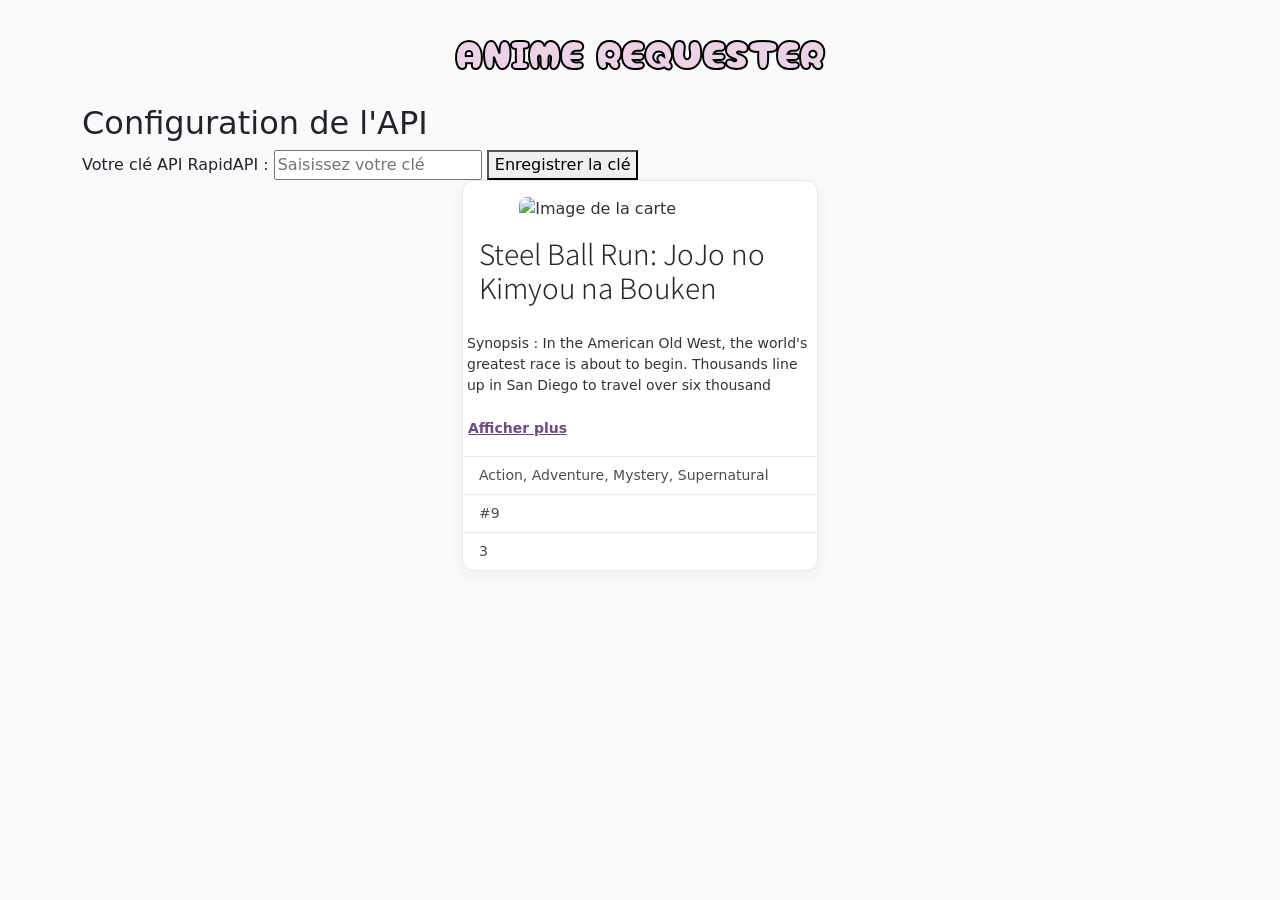
==== index.html @ 428f4336 "Ajout de couleurs" ====
<!DOCTYPE html>
<html lang="fr">

<head>
    <meta charset="UTF-8">
    <meta name="viewport" content="width=device-width, initial-scale=1.0">
    <title>Anime Requester</title>
    <meta name="description"
        content="Recherchez et explorez des animes par titre, identifiant, classement ou catégorie.">
        
    <link href="https://cdn.jsdelivr.net/npm/bootstrap@5.3.3/dist/css/bootstrap.min.css" rel="stylesheet" integrity="sha384-QWTKZyjpPEjISv5WaRU9OFeRpok6YctnYmDr5pNlyT2bRjXh0JMhjY6hW+ALEwIH" crossorigin="anonymous">
    <link rel="stylesheet" href="style.css">

    <link rel="preconnect" href="https://fonts.googleapis.com">
    <link rel="preconnect" href="https://fonts.gstatic.com" crossorigin>
    <link href="https://fonts.googleapis.com/css2?family=Cherry+Bomb+One&display=swap" rel="stylesheet">
    <link href="https://fonts.googleapis.com/css2?family=Roboto&display=swap" rel="stylesheet">
    <link href="https://fonts.googleapis.com/css2?family=Noto+Sans+JP:wght@300&display=swap" rel="stylesheet">
</head>

<body>
    <header>
        <h1 id="site-title" class="text-center">ANIME REQUESTER</h1>
    </header>

    <main>
        <div class="container">

        <section id="api-key-section">
            <h2>Configuration de l'API</h2>
            <form id="api-form">
                <label for="api-key">Votre clé API RapidAPI :</label>
                <input type="password" id="api-key" required placeholder="Saisissez votre clé">
                <button type="submit">Enregistrer la clé</button>
            </form>
        </section>

        </div>

        <section id="search-section" style="display: none;" class="card border border-2 border-dark rounded-3 p-4 shadow-sm my-4 col-12 col-md-10 col-lg-8 mx-auto">
            <h2 class="text-center mb-4">尺ヨ亡廾ヨ尺亡廾ヨ</h2>
            <form id="search-form" class="col-12 col-md-10 mx-auto">

                <div class="row mb-3 align-items-center justify-content-center">
                    <label for="search-type" class="col-12 col-sm-5 col-form-label text-sm-end fw-semibold">Type de recherche :</label>
                    <div class="col-12 col-sm-7">
                        <select id="search-type" name="sortBy" class="form-select">
                            <option value="title">Recherche par titre</option>
                            <option value="id">Recherche par identifiant</option>
                            <option value="ranking">Recherche par classement</option>
                        </select>
                    </div>
                </div>

                <div class="row mb-3 align-items-center justify-content-center">
                    <label for="search-param" class="col-12 col-sm-5 col-form-label text-sm-end fw-semibold">Paramètre :</label>
                    <div class="col-12 col-sm-7">
                        <input type="text" id="search-param" name="search" class="form-control" required placeholder="Ex: evangelion">
                    </div>
                </div>

                <fieldset class="mb-4 text-center">
                    <legend class="col-form-label pt-0 fs-6 fw-bold mb-2">Genres (Optionnel) :</legend>
                    <div class="d-flex flex-wrap gap-3 justify-content-center">
                        <label class="form-check-label"><input type="checkbox" name="genre" value="Action" class="form-check-input me-1"> Action</label>
                        <label class="form-check-label"><input type="checkbox" name="genre" value="Comedy" class="form-check-input me-1"> Comédie</label>
                        <label class="form-check-label"><input type="checkbox" name="genre" value="Drama" class="form-check-input me-1"> Drame</label>
                        <label class="form-check-label"><input type="checkbox" name="genre" value="Adventure" class="form-check-input me-1"> Aventure</label>
                        <label class="form-check-label"><input type="checkbox" name="genre" value="Fantasy" class="form-check-input me-1"> Fantastique</label>
                        <label class="form-check-label"><input type="checkbox" name="genre" value="Sci-Fi" class="form-check-input me-1"> Science-Fiction</label>
                        <label class="form-check-label"><input type="checkbox" name="genre" value="Romance" class="form-check-input me-1"> Romance</label>
                        <label class="form-check-label"><input type="checkbox" name="genre" value="Slice of Life" class="form-check-input me-1"> Slice of life</label>
                    </div>
                </fieldset>

                <div class="d-flex justify-content-center gap-2">
                    <button type="submit" class="btn btn-primary px-4">Rechercher</button>
                    <button type="reset" class="btn btn-outline-secondary px-4">Effacer</button>
                </div>

            </form>
        </section>

        <section id="results-container" class="container d-flex flex-wrap justify-content-center gap-4">

            <div class="anime-card card">
                <div class="anime-card-header card-body">
                    <img class="anime-card-image card-img-top" src="https://cdn.myanimelist.net/images/anime/1882/94989.jpg" alt="Image de la carte">
                    <h3 class="anime-card-title card-title noto-sans-jp">Steel Ball Run: JoJo no Kimyou na Bouken</h3>
                </div>
                <div class="anime-card-body">
                    <p class="anime-card-synopsis card-text p-1 small is-collapsed" id="anime-synopsis-static">
                        Synopsis : In the American Old West, the world's greatest race is about to begin. Thousands line up in San Diego to travel over six thousand kilometers for a chance to win the grand prize of fifty million dollars. With the era of the horse reaching its end, contestants are allowed to use any kind of vehicle they wish. Competitors will have to endure grueling conditions, traveling up to a hundred kilometers a day through uncharted wastelands. The Steel Ball Run is truly a one-of-a-kind event. The youthful Johnny Joestar, a crippled former horse racer, has come to San Diego to watch the start of the race. There he encounters Gyro Zeppeli, a racer with two steel balls at his waist instead of a gun. Johnny witnesses Gyro using one of his steel balls to unleash a fantastical power, compelling a man to fire his gun at himself during a duel. In the midst of the action, Johnny happens to touch the steel ball and feels a power surging through his legs, allowing him to stand up for the first time in two years. Vowing to find the secret of the steel balls, Johnny decides to compete in the race, and so begins his bizarre adventure across America on the Steel Ball Run. [Written by MAL Rewrite]
                    </p>
                    <button class="anime-card-synopsis-toggle btn btn-link btn-sm p-0 ms-1" type="button"
                        aria-controls="anime-synopsis-static" aria-expanded="false" hidden>Afficher plus</button>
                    <ul class="list-group list-group-flush">
                        <li class="list-group-item anime-card-info card-text"></li>
                        <li class="list-group-item anime-card-genres card-text small">Action, Adventure, Mystery, Supernatural</li>
                        <li class="list-group-item anime-card-ranking card-text small">#9</li>
                        <li class="list-group-item anime-card-nb-episodes card-text small">3</li>
                    </ul>
                </div>
            </div>

        </section>
    </main>

    <template id="anime-card-template">
        
    </template>

    <script src="https://cdn.jsdelivr.net/npm/bootstrap@5.3.3/dist/js/bootstrap.bundle.min.js" integrity="sha384-YvpcrYf0tY3lHB60NNkmXc5s9fDVZLESaAA55NDzOxhy9GkcIdslK1eN7N6jIeHz" crossorigin="anonymous"></script>
    <script type="module" src="./javascript/main.js"></script>
</body>

</html>
---- style.css ----
.noto-sans-jp {
  font-family: "Noto Sans JP", sans-serif;
  font-optical-sizing: auto;
  font-weight: 300;
  font-style: normal;
}

.isometra-regular {
  font-family: "Isometra", serif;
  font-weight: 400;
  font-style: normal;
}

body {
    background-color: #faf9fb;
}

#search-section {
    background-color: #f4f1f7;
}

#site-title {
    margin: .7em;

    font-family: "Cherry Bomb One", system-ui;
    font-weight: 400;
    font-style: normal;
    color: rgba(166, 32, 139, 0.181);

    -webkit-text-stroke: 2px black;
    letter-spacing: 3%;
}

.anime-card {
    flex: 0 0 100%;
    min-width: 0;
    overflow: hidden;
    color: #34313a;
    background-color: #fff;
    border: 1px solid #e8e5eb;
    border-radius: 0.75rem;
    box-shadow: 0 0.25rem 0.9rem rgb(35 25 45 / 6%);
    transition: box-shadow 200ms ease, border-color 200ms ease;
}

.anime-card:hover {
    border-color: #d8d1df;
    box-shadow: 0 0.4rem 1.1rem rgb(35 25 45 / 9%);
    transform: scale(1.01);
}

.anime-card-title {
    color: #28252d;
}

.anime-card .list-group-item {
    color: #514b57;
    background-color: transparent;
    border-color: #ece9ef;
}

.anime-card-image {
    display: block;
    width: 75%;
    height: auto;
    margin: 0 auto 1rem;
    object-fit: cover;
    border-radius: 0.5rem;
}

.anime-card-synopsis {
    line-height: 1.5;
}

.anime-card-synopsis.is-collapsed {
    max-height: calc(1.5em * 3 + 0.5rem);
    overflow: hidden;
}

.anime-card-synopsis-toggle {
    color: #6c4b82;
    font-weight: 600;
}

.anime-card-synopsis-toggle:hover {
    color: #4f3562;
}

@media (prefers-reduced-motion: reduce) {
    .anime-card {
        transition: none;
    }
}

@media (min-width: 768px) {
    .anime-card {
        flex-basis: calc((100% - 1.5rem) / 2);
    }
}

@media (min-width: 992px) {
    .anime-card {
        flex-basis: calc((100% - 3rem) / 3);
    }
}
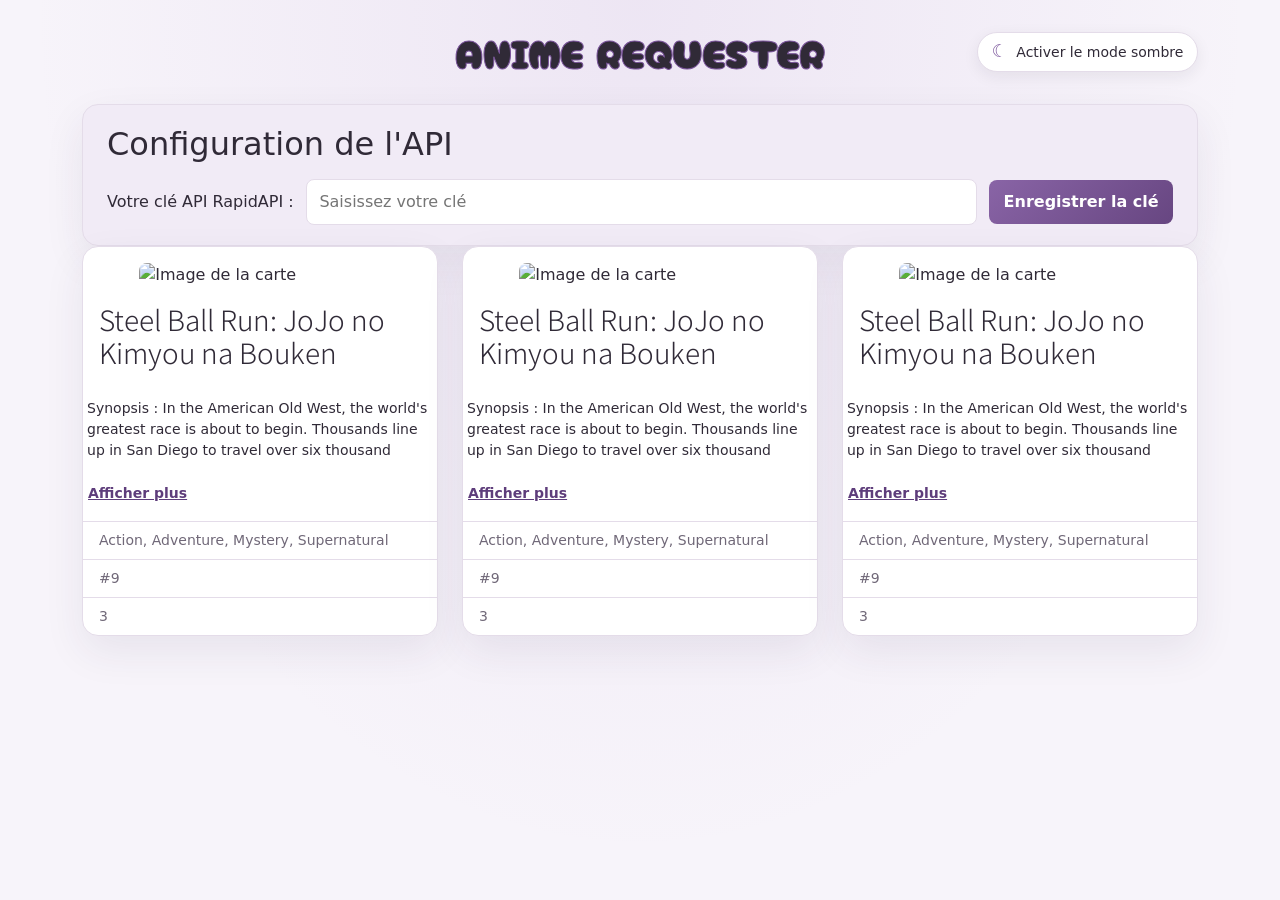
==== commit 21a4cf54: "Ajout du mode sombre" ====
--- a/index.html
+++ b/index.html
@@ -20,7 +20,13 @@
 
 <body>
     <header>
-        <h1 id="site-title" class="text-center">ANIME REQUESTER</h1>
+        <div class="site-header container">
+            <h1 id="site-title" class="text-center">ANIME REQUESTER</h1>
+            <button id="theme-toggle" class="theme-toggle" type="button" aria-pressed="false">
+                <span class="theme-toggle-icon" aria-hidden="true">☾</span>
+                <span class="theme-toggle-label">Activer le mode sombre</span>
+            </button>
+        </div>
     </header>
 
     <main>
@@ -85,7 +91,45 @@
 
             <div class="anime-card card">
                 <div class="anime-card-header card-body">
-                    <img class="anime-card-image card-img-top" src="https://cdn.myanimelist.net/images/anime/1882/94989.jpg" alt="Image de la carte">
+                    <img class="anime-card-image card-img-top" loading="lazy" src="https://cdn.myanimelist.net/images/anime/1882/94989.jpg" alt="Image de la carte">
+                    <h3 class="anime-card-title card-title noto-sans-jp">Steel Ball Run: JoJo no Kimyou na Bouken</h3>
+                </div>
+                <div class="anime-card-body">
+                    <p class="anime-card-synopsis card-text p-1 small is-collapsed" id="anime-synopsis-static">
+                        Synopsis : In the American Old West, the world's greatest race is about to begin. Thousands line up in San Diego to travel over six thousand kilometers for a chance to win the grand prize of fifty million dollars. With the era of the horse reaching its end, contestants are allowed to use any kind of vehicle they wish. Competitors will have to endure grueling conditions, traveling up to a hundred kilometers a day through uncharted wastelands. The Steel Ball Run is truly a one-of-a-kind event. The youthful Johnny Joestar, a crippled former horse racer, has come to San Diego to watch the start of the race. There he encounters Gyro Zeppeli, a racer with two steel balls at his waist instead of a gun. Johnny witnesses Gyro using one of his steel balls to unleash a fantastical power, compelling a man to fire his gun at himself during a duel. In the midst of the action, Johnny happens to touch the steel ball and feels a power surging through his legs, allowing him to stand up for the first time in two years. Vowing to find the secret of the steel balls, Johnny decides to compete in the race, and so begins his bizarre adventure across America on the Steel Ball Run. [Written by MAL Rewrite]
+                    </p>
+                    <button class="anime-card-synopsis-toggle btn btn-link btn-sm p-0 ms-1" type="button"
+                        aria-controls="anime-synopsis-static" aria-expanded="false" hidden>Afficher plus</button>
+                    <ul class="list-group list-group-flush">
+                        <li class="list-group-item anime-card-info card-text"></li>
+                        <li class="list-group-item anime-card-genres card-text small">Action, Adventure, Mystery, Supernatural</li>
+                        <li class="list-group-item anime-card-ranking card-text small">#9</li>
+                        <li class="list-group-item anime-card-nb-episodes card-text small">3</li>
+                    </ul>
+                </div>
+            </div>
+            <div class="anime-card card">
+                <div class="anime-card-header card-body">
+                    <img class="anime-card-image card-img-top" loading="lazy" src="https://cdn.myanimelist.net/images/anime/1882/94989.jpg" alt="Image de la carte">
+                    <h3 class="anime-card-title card-title noto-sans-jp">Steel Ball Run: JoJo no Kimyou na Bouken</h3>
+                </div>
+                <div class="anime-card-body">
+                    <p class="anime-card-synopsis card-text p-1 small is-collapsed" id="anime-synopsis-static">
+                        Synopsis : In the American Old West, the world's greatest race is about to begin. Thousands line up in San Diego to travel over six thousand kilometers for a chance to win the grand prize of fifty million dollars. With the era of the horse reaching its end, contestants are allowed to use any kind of vehicle they wish. Competitors will have to endure grueling conditions, traveling up to a hundred kilometers a day through uncharted wastelands. The Steel Ball Run is truly a one-of-a-kind event. The youthful Johnny Joestar, a crippled former horse racer, has come to San Diego to watch the start of the race. There he encounters Gyro Zeppeli, a racer with two steel balls at his waist instead of a gun. Johnny witnesses Gyro using one of his steel balls to unleash a fantastical power, compelling a man to fire his gun at himself during a duel. In the midst of the action, Johnny happens to touch the steel ball and feels a power surging through his legs, allowing him to stand up for the first time in two years. Vowing to find the secret of the steel balls, Johnny decides to compete in the race, and so begins his bizarre adventure across America on the Steel Ball Run. [Written by MAL Rewrite]
+                    </p>
+                    <button class="anime-card-synopsis-toggle btn btn-link btn-sm p-0 ms-1" type="button"
+                        aria-controls="anime-synopsis-static" aria-expanded="false" hidden>Afficher plus</button>
+                    <ul class="list-group list-group-flush">
+                        <li class="list-group-item anime-card-info card-text"></li>
+                        <li class="list-group-item anime-card-genres card-text small">Action, Adventure, Mystery, Supernatural</li>
+                        <li class="list-group-item anime-card-ranking card-text small">#9</li>
+                        <li class="list-group-item anime-card-nb-episodes card-text small">3</li>
+                    </ul>
+                </div>
+            </div>
+            <div class="anime-card card">
+                <div class="anime-card-header card-body">
+                    <img class="anime-card-image card-img-top" loading="lazy" src="https://cdn.myanimelist.net/images/anime/1882/94989.jpg" alt="Image de la carte">
                     <h3 class="anime-card-title card-title noto-sans-jp">Steel Ball Run: JoJo no Kimyou na Bouken</h3>
                 </div>
                 <div class="anime-card-body">
@@ -107,7 +151,6 @@
     </main>
 
     <template id="anime-card-template">
-        
     </template>
 
     <script src="https://cdn.jsdelivr.net/npm/bootstrap@5.3.3/dist/js/bootstrap.bundle.min.js" integrity="sha384-YvpcrYf0tY3lHB60NNkmXc5s9fDVZLESaAA55NDzOxhy9GkcIdslK1eN7N6jIeHz" crossorigin="anonymous"></script>
--- a/style.css
+++ b/style.css
@@ -11,12 +11,128 @@
   font-style: normal;
 }
 
+:root {
+    color-scheme: light;
+    --page-bg: #f7f4fa;
+    --page-glow: rgb(170 133 200 / 13%);
+    --surface: #fff;
+    --surface-soft: #f1ebf6;
+    --text: #302a37;
+    --muted: #706878;
+    --border: #e4dce9;
+    --accent: #79539a;
+    --accent-strong: #5e3d7b;
+    --shadow: 0 1rem 2.5rem rgb(57 39 72 / 8%);
+}
+
+:root[data-theme="dark"] {
+    color-scheme: dark;
+    --page-bg: #15131b;
+    --page-glow: rgb(138 91 171 / 16%);
+    --surface: #211d29;
+    --surface-soft: #292332;
+    --text: #f2edf6;
+    --muted: #b4aabb;
+    --border: #393142;
+    --accent: #c3a0df;
+    --accent-strong: #dfc2f4;
+    --shadow: 0 1rem 2.5rem rgb(0 0 0 / 24%);
+}
+
 body {
-    background-color: #faf9fb;
+    min-height: 100vh;
+    color: var(--text);
+    background:
+        radial-gradient(ellipse at 50% 0, var(--page-glow), transparent 38rem),
+        var(--page-bg);
+    transition: color 200ms ease, background-color 200ms ease;
+}
+
+.site-header {
+    position: relative;
+    display: flex;
+    align-items: center;
+    justify-content: center;
+    min-height: 6.5rem;
+}
+
+.theme-toggle {
+    position: absolute;
+    right: 0.75rem;
+    display: inline-flex;
+    align-items: center;
+    gap: 0.55rem;
+    padding: 0.55rem 0.85rem;
+    color: var(--text);
+    background-color: var(--surface);
+    border: 1px solid var(--border);
+    border-radius: 999px;
+    box-shadow: 0 0.3rem 1rem rgb(35 25 45 / 7%);
+    font: inherit;
+    font-size: 0.875rem;
+    transition: background-color 200ms ease, border-color 200ms ease, transform 200ms ease;
+}
+
+.theme-toggle:hover {
+    transform: translateY(-1px);
+    border-color: var(--accent);
+}
+
+.theme-toggle:focus-visible {
+    outline: 3px solid color-mix(in srgb, var(--accent) 55%, transparent);
+    outline-offset: 3px;
+}
+
+.theme-toggle-icon {
+    color: var(--accent);
+    font-size: 1.1rem;
+    line-height: 1;
 }
 
 #search-section {
-    background-color: #f4f1f7;
+    color: var(--text);
+    background-color: var(--surface-soft);
+    border-color: var(--border) !important;
+    box-shadow: var(--shadow) !important;
+}
+
+#api-key-section {
+    padding: 1.25rem 1.5rem;
+    color: var(--text);
+    background-color: var(--surface-soft);
+    border: 1px solid var(--border);
+    border-radius: 1rem;
+    box-shadow: var(--shadow);
+}
+
+#api-key-section h2 {
+    margin-bottom: 1rem;
+}
+
+#api-form {
+    display: flex;
+    flex-wrap: wrap;
+    align-items: center;
+    gap: 0.75rem;
+}
+
+#api-form input {
+    flex: 1 1 14rem;
+    min-width: 0;
+    padding: 0.6rem 0.8rem;
+    color: var(--text);
+    background-color: var(--surface);
+    border: 1px solid var(--border);
+    border-radius: 0.5rem;
+}
+
+#api-form button {
+    padding: 0.6rem 0.9rem;
+    color: #fff;
+    background: linear-gradient(135deg, #8964a6, #674681);
+    border: 0;
+    border-radius: 0.5rem;
+    font-weight: 600;
 }
 
 #site-title {
@@ -25,9 +141,8 @@
     font-family: "Cherry Bomb One", system-ui;
     font-weight: 400;
     font-style: normal;
-    color: rgba(166, 32, 139, 0.181);
-
-    -webkit-text-stroke: 2px black;
+    color: var(--text);
+    -webkit-text-stroke: 1px var(--accent);
     letter-spacing: 3%;
 }
 
@@ -35,28 +150,28 @@
     flex: 0 0 100%;
     min-width: 0;
     overflow: hidden;
-    color: #34313a;
-    background-color: #fff;
-    border: 1px solid #e8e5eb;
-    border-radius: 0.75rem;
-    box-shadow: 0 0.25rem 0.9rem rgb(35 25 45 / 6%);
-    transition: box-shadow 200ms ease, border-color 200ms ease;
+    color: var(--text);
+    background-color: var(--surface);
+    border: 1px solid var(--border);
+    border-radius: 1rem;
+    box-shadow: var(--shadow);
+    transition: box-shadow 200ms ease, border-color 200ms ease, background-color 200ms ease;
 }
 
 .anime-card:hover {
-    border-color: #d8d1df;
-    box-shadow: 0 0.4rem 1.1rem rgb(35 25 45 / 9%);
-    transform: scale(1.01);
+    border-color: var(--accent);
+    box-shadow: 0 1.25rem 3rem rgb(35 25 45 / 13%);
+    transform: translateY(-3px);
 }
 
 .anime-card-title {
-    color: #28252d;
+    color: var(--text);
 }
 
 .anime-card .list-group-item {
-    color: #514b57;
+    color: var(--muted);
     background-color: transparent;
-    border-color: #ece9ef;
+    border-color: var(--border);
 }
 
 .anime-card-image {
@@ -78,17 +193,71 @@
 }
 
 .anime-card-synopsis-toggle {
-    color: #6c4b82;
+    color: var(--accent-strong);
     font-weight: 600;
 }
 
 .anime-card-synopsis-toggle:hover {
-    color: #4f3562;
+    color: var(--accent);
+}
+
+.form-control,
+.form-select {
+    color: var(--text);
+    background-color: var(--surface);
+    border-color: var(--border);
+}
+
+.form-control:focus,
+.form-select:focus {
+    color: var(--text);
+    background-color: var(--surface);
+    border-color: var(--accent);
+    box-shadow: 0 0 0 0.25rem color-mix(in srgb, var(--accent) 22%, transparent);
+}
+
+.form-check-input {
+    background-color: var(--surface);
+    border-color: var(--border);
+}
+
+.form-check-input:checked {
+    background-color: var(--accent);
+    border-color: var(--accent);
+}
+
+.text-muted,
+.empty-state,
+.loading-state,
+.error-state {
+    color: var(--muted) !important;
 }
 
 @media (prefers-reduced-motion: reduce) {
-    .anime-card {
+    *,
+    *::before,
+    *::after {
         transition: none;
+        scroll-behavior: auto !important;
+    }
+}
+
+@media (max-width: 575.98px) {
+    .site-header {
+        min-height: 8rem;
+        align-items: flex-start;
+        padding-top: 1rem;
+    }
+
+    #site-title {
+        margin-top: 0.3rem;
+        font-size: 1.6rem;
+    }
+
+    .theme-toggle {
+        top: 4.2rem;
+        right: 50%;
+        transform: translateX(50%);
     }
 }
 
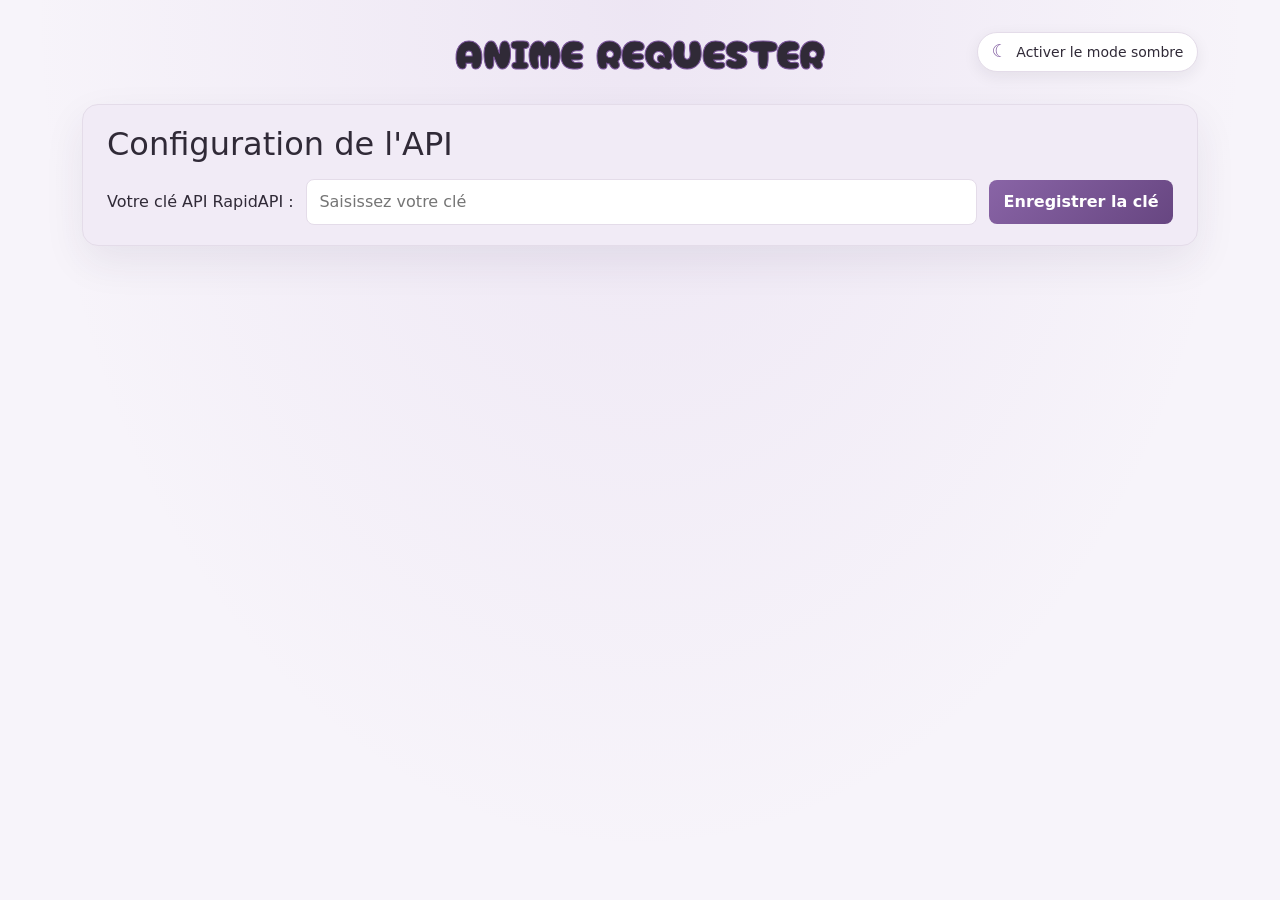
==== commit 043d80e1: "Déplacement des cartes dans la template" ====
--- a/index.html
+++ b/index.html
@@ -89,68 +89,29 @@
 
         <section id="results-container" class="container d-flex flex-wrap justify-content-center gap-4">
 
-            <div class="anime-card card">
-                <div class="anime-card-header card-body">
-                    <img class="anime-card-image card-img-top" loading="lazy" src="https://cdn.myanimelist.net/images/anime/1882/94989.jpg" alt="Image de la carte">
-                    <h3 class="anime-card-title card-title noto-sans-jp">Steel Ball Run: JoJo no Kimyou na Bouken</h3>
-                </div>
-                <div class="anime-card-body">
-                    <p class="anime-card-synopsis card-text p-1 small is-collapsed" id="anime-synopsis-static">
-                        Synopsis : In the American Old West, the world's greatest race is about to begin. Thousands line up in San Diego to travel over six thousand kilometers for a chance to win the grand prize of fifty million dollars. With the era of the horse reaching its end, contestants are allowed to use any kind of vehicle they wish. Competitors will have to endure grueling conditions, traveling up to a hundred kilometers a day through uncharted wastelands. The Steel Ball Run is truly a one-of-a-kind event. The youthful Johnny Joestar, a crippled former horse racer, has come to San Diego to watch the start of the race. There he encounters Gyro Zeppeli, a racer with two steel balls at his waist instead of a gun. Johnny witnesses Gyro using one of his steel balls to unleash a fantastical power, compelling a man to fire his gun at himself during a duel. In the midst of the action, Johnny happens to touch the steel ball and feels a power surging through his legs, allowing him to stand up for the first time in two years. Vowing to find the secret of the steel balls, Johnny decides to compete in the race, and so begins his bizarre adventure across America on the Steel Ball Run. [Written by MAL Rewrite]
-                    </p>
-                    <button class="anime-card-synopsis-toggle btn btn-link btn-sm p-0 ms-1" type="button"
-                        aria-controls="anime-synopsis-static" aria-expanded="false" hidden>Afficher plus</button>
-                    <ul class="list-group list-group-flush">
-                        <li class="list-group-item anime-card-info card-text"></li>
-                        <li class="list-group-item anime-card-genres card-text small">Action, Adventure, Mystery, Supernatural</li>
-                        <li class="list-group-item anime-card-ranking card-text small">#9</li>
-                        <li class="list-group-item anime-card-nb-episodes card-text small">3</li>
-                    </ul>
-                </div>
-            </div>
-            <div class="anime-card card">
-                <div class="anime-card-header card-body">
-                    <img class="anime-card-image card-img-top" loading="lazy" src="https://cdn.myanimelist.net/images/anime/1882/94989.jpg" alt="Image de la carte">
-                    <h3 class="anime-card-title card-title noto-sans-jp">Steel Ball Run: JoJo no Kimyou na Bouken</h3>
-                </div>
-                <div class="anime-card-body">
-                    <p class="anime-card-synopsis card-text p-1 small is-collapsed" id="anime-synopsis-static">
-                        Synopsis : In the American Old West, the world's greatest race is about to begin. Thousands line up in San Diego to travel over six thousand kilometers for a chance to win the grand prize of fifty million dollars. With the era of the horse reaching its end, contestants are allowed to use any kind of vehicle they wish. Competitors will have to endure grueling conditions, traveling up to a hundred kilometers a day through uncharted wastelands. The Steel Ball Run is truly a one-of-a-kind event. The youthful Johnny Joestar, a crippled former horse racer, has come to San Diego to watch the start of the race. There he encounters Gyro Zeppeli, a racer with two steel balls at his waist instead of a gun. Johnny witnesses Gyro using one of his steel balls to unleash a fantastical power, compelling a man to fire his gun at himself during a duel. In the midst of the action, Johnny happens to touch the steel ball and feels a power surging through his legs, allowing him to stand up for the first time in two years. Vowing to find the secret of the steel balls, Johnny decides to compete in the race, and so begins his bizarre adventure across America on the Steel Ball Run. [Written by MAL Rewrite]
-                    </p>
-                    <button class="anime-card-synopsis-toggle btn btn-link btn-sm p-0 ms-1" type="button"
-                        aria-controls="anime-synopsis-static" aria-expanded="false" hidden>Afficher plus</button>
-                    <ul class="list-group list-group-flush">
-                        <li class="list-group-item anime-card-info card-text"></li>
-                        <li class="list-group-item anime-card-genres card-text small">Action, Adventure, Mystery, Supernatural</li>
-                        <li class="list-group-item anime-card-ranking card-text small">#9</li>
-                        <li class="list-group-item anime-card-nb-episodes card-text small">3</li>
-                    </ul>
-                </div>
-            </div>
-            <div class="anime-card card">
-                <div class="anime-card-header card-body">
-                    <img class="anime-card-image card-img-top" loading="lazy" src="https://cdn.myanimelist.net/images/anime/1882/94989.jpg" alt="Image de la carte">
-                    <h3 class="anime-card-title card-title noto-sans-jp">Steel Ball Run: JoJo no Kimyou na Bouken</h3>
-                </div>
-                <div class="anime-card-body">
-                    <p class="anime-card-synopsis card-text p-1 small is-collapsed" id="anime-synopsis-static">
-                        Synopsis : In the American Old West, the world's greatest race is about to begin. Thousands line up in San Diego to travel over six thousand kilometers for a chance to win the grand prize of fifty million dollars. With the era of the horse reaching its end, contestants are allowed to use any kind of vehicle they wish. Competitors will have to endure grueling conditions, traveling up to a hundred kilometers a day through uncharted wastelands. The Steel Ball Run is truly a one-of-a-kind event. The youthful Johnny Joestar, a crippled former horse racer, has come to San Diego to watch the start of the race. There he encounters Gyro Zeppeli, a racer with two steel balls at his waist instead of a gun. Johnny witnesses Gyro using one of his steel balls to unleash a fantastical power, compelling a man to fire his gun at himself during a duel. In the midst of the action, Johnny happens to touch the steel ball and feels a power surging through his legs, allowing him to stand up for the first time in two years. Vowing to find the secret of the steel balls, Johnny decides to compete in the race, and so begins his bizarre adventure across America on the Steel Ball Run. [Written by MAL Rewrite]
-                    </p>
-                    <button class="anime-card-synopsis-toggle btn btn-link btn-sm p-0 ms-1" type="button"
-                        aria-controls="anime-synopsis-static" aria-expanded="false" hidden>Afficher plus</button>
-                    <ul class="list-group list-group-flush">
-                        <li class="list-group-item anime-card-info card-text"></li>
-                        <li class="list-group-item anime-card-genres card-text small">Action, Adventure, Mystery, Supernatural</li>
-                        <li class="list-group-item anime-card-ranking card-text small">#9</li>
-                        <li class="list-group-item anime-card-nb-episodes card-text small">3</li>
-                    </ul>
-                </div>
-            </div>
+            
 
         </section>
     </main>
 
     <template id="anime-card-template">
+        <div class="anime-card card">
+                <div class="anime-card-header card-body">
+                    <img class="anime-card-image card-img-top" loading="lazy" src="" alt="Image de la carte">
+                    <h3 class="anime-card-title card-title noto-sans-jp"></h3>
+                </div>
+                <div class="anime-card-body">
+                    <p class="anime-card-synopsis card-text p-1 small is-collapsed" id="anime-synopsis-static"></p>
+                    <button class="anime-card-synopsis-toggle btn btn-link btn-sm p-0 ms-1" type="button"
+                        aria-controls="anime-synopsis-static" aria-expanded="false" hidden></button>
+                    <ul class="list-group list-group-flush">
+                        <li class="list-group-item anime-card-info card-text"></li>
+                        <li class="list-group-item anime-card-genres card-text small"></li>
+                        <li class="list-group-item anime-card-ranking card-text small"></li>
+                        <li class="list-group-item anime-card-nb-episodes card-text small"></li>
+                    </ul>
+                </div>
+            </div>
     </template>
 
     <script src="https://cdn.jsdelivr.net/npm/bootstrap@5.3.3/dist/js/bootstrap.bundle.min.js" integrity="sha384-YvpcrYf0tY3lHB60NNkmXc5s9fDVZLESaAA55NDzOxhy9GkcIdslK1eN7N6jIeHz" crossorigin="anonymous"></script>
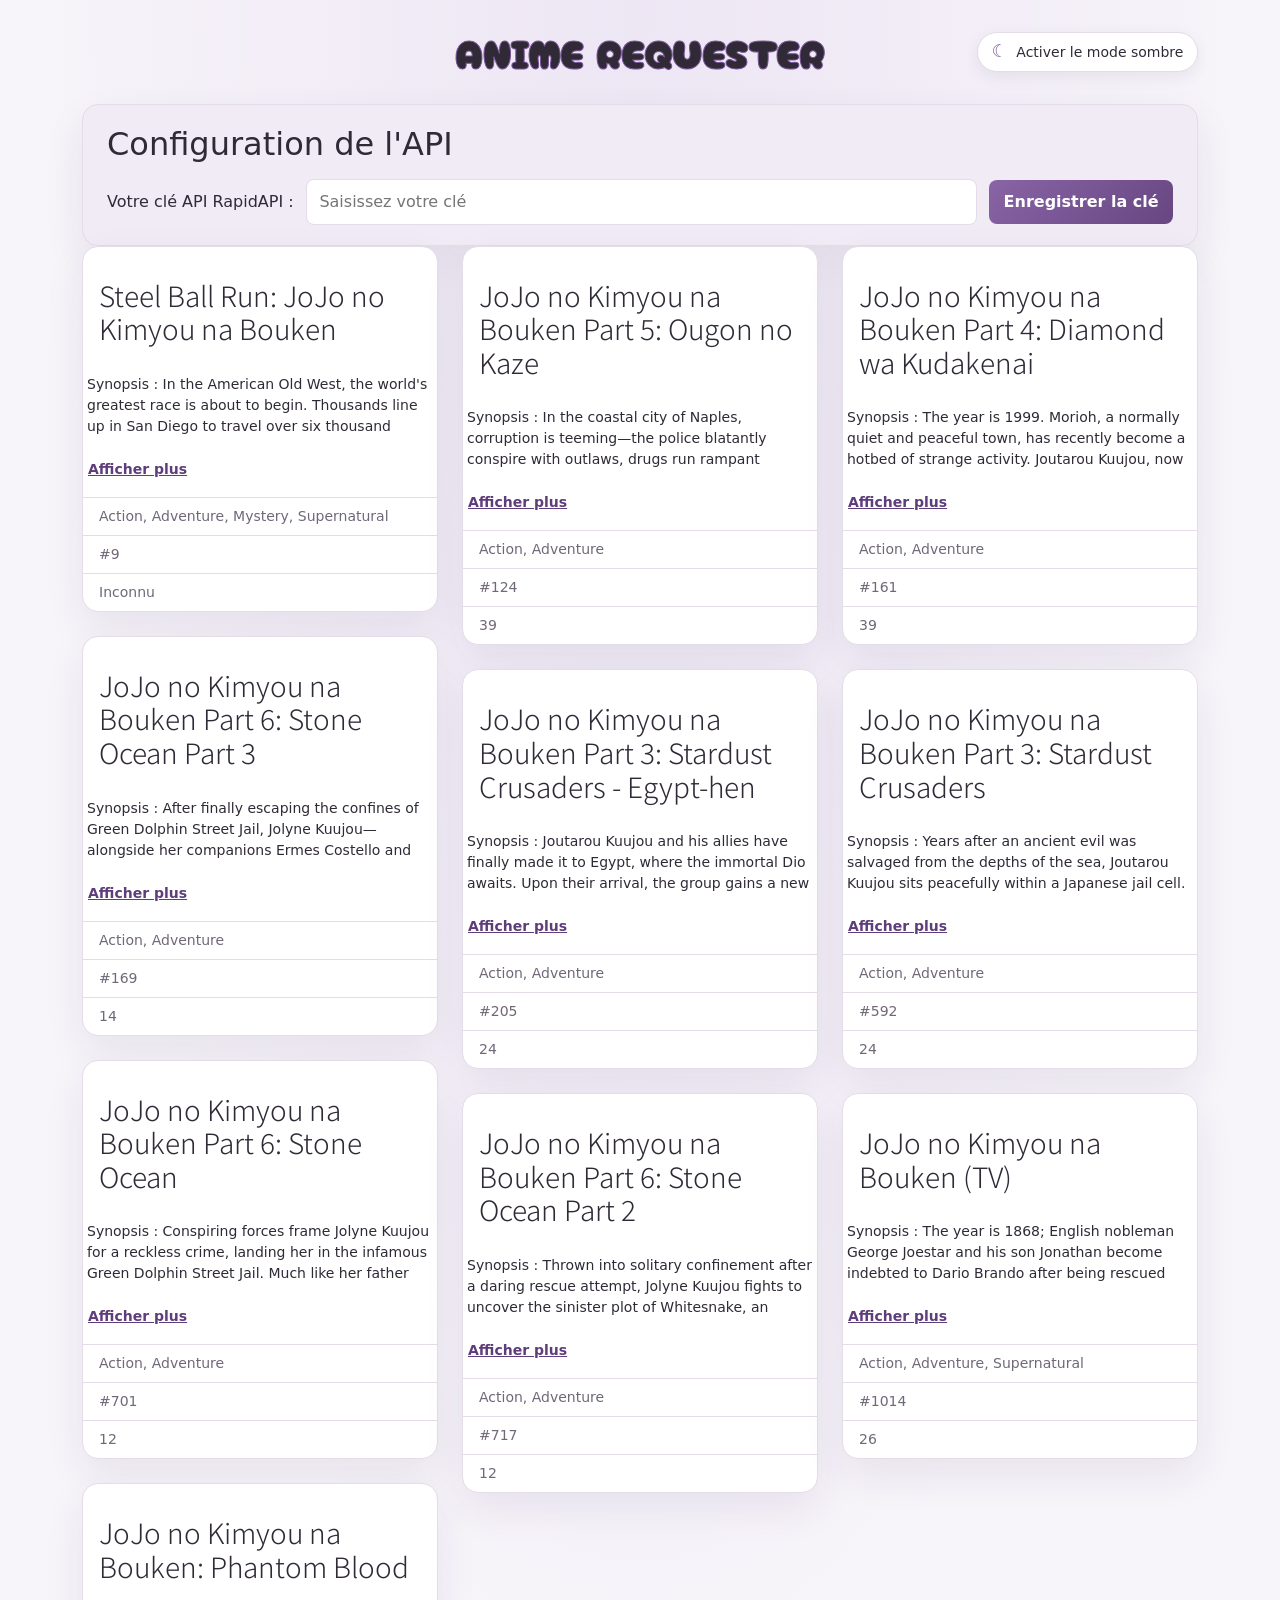
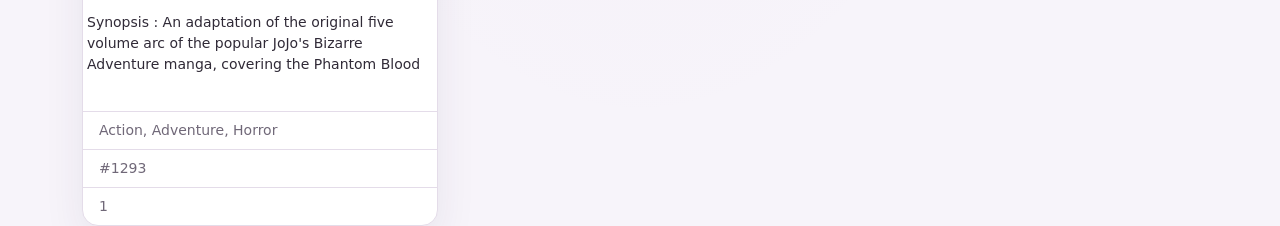
==== commit c638316e: "Colonnes indépendantes" ====
--- a/index.html
+++ b/index.html
@@ -87,9 +87,212 @@
             </form>
         </section>
 
-        <section id="results-container" class="container d-flex flex-wrap justify-content-center gap-4">
-
-            
+        <section id="results-container" class="container">
+
+            <div class="anime-card card">
+            <div class="anime-card-header card-body">
+                <img class="anime-card-image card-img-top" loading="lazy" src="https://cdn.myanimelist.net/images/anime/1065/158884.jpg" alt="">
+                <h3 class="anime-card-title card-title noto-sans-jp">Steel Ball Run: JoJo no Kimyou na Bouken</h3>
+            </div>
+            <div class="anime-card-body">
+                <p class="anime-card-synopsis card-text p-1 small is-collapsed" id="anime-synopsis-6">Synopsis : In the American Old West, the world's greatest race is about to begin. Thousands line up in San Diego to travel over six thousand kilometers for a chance to win the grand prize of fifty million dollars. With the era of the horse reaching its end, contestants are allowed to use any kind of vehicle they wish. Competitors will have to endure grueling conditions, traveling up to a hundred kilometers a day through uncharted wastelands. The Steel Ball Run is truly a one-of-a-kind event.
+
+The youthful Johnny Joestar, a crippled former horse racer, has come to San Diego to watch the start of the race. There he encounters Gyro Zeppeli, a racer with two steel balls at his waist instead of a gun. Johnny witnesses Gyro using one of his steel balls to unleash a fantastical power, compelling a man to fire his gun at himself during a duel. In the midst of the action, Johnny happens to touch the steel ball and feels a power surging through his legs, allowing him to stand up for the first time in two years. Vowing to find the secret of the steel balls, Johnny decides to compete in the race, and so begins his bizarre adventure across America on the Steel Ball Run.
+
+[Written by MAL Rewrite]</p>
+                <button class="anime-card-synopsis-toggle btn btn-link btn-sm p-0 ms-1" type="button" aria-expanded="false" aria-controls="anime-synopsis-6">Afficher plus</button>
+                <ul class="list-group list-group-flush">
+                    <li class="list-group-item anime-card-info card-text"></li>
+                    <li class="list-group-item anime-card-genres card-text small">Action, Adventure, Mystery, Supernatural</li>
+                    <li class="list-group-item anime-card-ranking card-text small">#9</li>
+                    <li class="list-group-item anime-card-nb-episodes card-text small">Inconnu</li>
+                </ul>
+            </div>
+        </div>
+        <div class="anime-card card">
+            <div class="anime-card-header card-body">
+                <img class="anime-card-image card-img-top" loading="lazy" src="https://cdn.myanimelist.net/images/anime/1882/94989.jpg" alt="">
+                <h3 class="anime-card-title card-title noto-sans-jp">JoJo no Kimyou na Bouken Part 5: Ougon no Kaze</h3>
+            </div>
+            <div class="anime-card-body">
+                <p class="anime-card-synopsis card-text p-1 small" id="anime-synopsis-7">Synopsis : In the coastal city of Naples, corruption is teeming—the police blatantly conspire with outlaws, drugs run rampant around the youth, and the mafia governs the streets with an iron fist. However, various fateful encounters will soon occur.
+
+Enter Giorno Giovanna, a 15-year-old boy with an eccentric connection to the Joestar family, who makes a living out of part-time jobs and pickpocketing. Furthermore, he is gifted with the unexplained Stand ability to give and create life—growing plants from the ground and turning inanimate objects into live animals, an ability he has dubbed "Gold Experience." Fascinated by the might of local gangsters, Giorno has dreamed of rising up in their ranks and becoming a "Gang-Star," a feat made possible by his encounter with Bruno Bucciarati, a member of the Passione gang with his own sense of justice.
+
+JoJo no Kimyou na Bouken: Ougon no Kaze follows the endeavors of Giorno after joining Bruno's team while working under Passione, fending off other gangsters and secretly plotting to overthrow their mysterious boss.
+
+[Written by MAL Rewrite]</p>
+                <button class="anime-card-synopsis-toggle btn btn-link btn-sm p-0 ms-1" type="button" aria-expanded="true" aria-controls="anime-synopsis-7">Afficher moins</button>
+                <ul class="list-group list-group-flush">
+                    <li class="list-group-item anime-card-info card-text"></li>
+                    <li class="list-group-item anime-card-genres card-text small">Action, Adventure</li>
+                    <li class="list-group-item anime-card-ranking card-text small">#124</li>
+                    <li class="list-group-item anime-card-nb-episodes card-text small">39</li>
+                </ul>
+            </div>
+        </div>
+        <div class="anime-card card">
+            <div class="anime-card-header card-body">
+                <img class="anime-card-image card-img-top" loading="lazy" src="https://cdn.myanimelist.net/images/anime/3/79156.jpg" alt="">
+                <h3 class="anime-card-title card-title noto-sans-jp">JoJo no Kimyou na Bouken Part 4: Diamond wa Kudakenai</h3>
+            </div>
+            <div class="anime-card-body">
+                <p class="anime-card-synopsis card-text p-1 small is-collapsed" id="anime-synopsis-6">Synopsis : The year is 1999. Morioh, a normally quiet and peaceful town, has recently become a hotbed of strange activity. Joutarou Kuujou, now a marine biologist, heads to the mysterious town to meet Jousuke Higashikata. While the two may seem like strangers at first, Jousuke is actually the illegitimate child of Joutarou's grandfather, Joseph Joestar. When they meet, Joutarou realizes that he may have more in common with Jousuke than just a blood relation.
+
+Along with the mild-mannered Kouichi Hirose and the boisterous Okuyasu Nijimura, the group dedicates themselves to investigating recent disappearances and other suspicious occurrences within Morioh. Aided by the power of Stands, the four men will encounter danger at every street corner, as it is up to them to unravel the town's secrets, before another occurs.
+
+[Written by MAL Rewrite]</p>
+                <button class="anime-card-synopsis-toggle btn btn-link btn-sm p-0 ms-1" type="button" aria-expanded="false" aria-controls="anime-synopsis-6">Afficher plus</button>
+                <ul class="list-group list-group-flush">
+                    <li class="list-group-item anime-card-info card-text"></li>
+                    <li class="list-group-item anime-card-genres card-text small">Action, Adventure</li>
+                    <li class="list-group-item anime-card-ranking card-text small">#161</li>
+                    <li class="list-group-item anime-card-nb-episodes card-text small">39</li>
+                </ul>
+            </div>
+        </div>
+        <div class="anime-card card">
+            <div class="anime-card-header card-body">
+                <img class="anime-card-image card-img-top" loading="lazy" src="https://cdn.myanimelist.net/images/anime/1233/128920.jpg" alt="">
+                <h3 class="anime-card-title card-title noto-sans-jp">JoJo no Kimyou na Bouken Part 6: Stone Ocean Part 3</h3>
+            </div>
+            <div class="anime-card-body">
+                <p class="anime-card-synopsis card-text p-1 small is-collapsed" id="anime-synopsis-7">Synopsis : After finally escaping the confines of Green Dolphin Street Jail, Jolyne Kuujou—alongside her companions Ermes Costello and Emporio Alniño—pursues the villainous priest Enrico Pucci across the state of Florida. Jolyne's allies, Weather Report and Narciso Anasui, struggle to catch up with her in order to help bring an end to Pucci's plot. As both parties pursue the priest, they must battle against Pucci's band of enemy Stand users.
+
+While Jolyne's comrades fight for their lives, Pucci races to the Kennedy Space Center. There he hopes to enact his ultimate goal, one he believes God has entrusted to him. He aims to fulfill the will of the Joestars' blood enemy Dio Brando and—by robbing humanity of free will and making them slaves to fate—to create a world where all humans are blissfully happy.
+
+Unable to rely on the aid of her comatose father Joutarou, Jolyne must weaponize all she has learned in prison to confront Pucci in a climactic battle while the world itself hangs in the balance.
+
+[Written by MAL Rewrite]</p>
+                <button class="anime-card-synopsis-toggle btn btn-link btn-sm p-0 ms-1" type="button" aria-expanded="false" aria-controls="anime-synopsis-7">Afficher plus</button>
+                <ul class="list-group list-group-flush">
+                    <li class="list-group-item anime-card-info card-text"></li>
+                    <li class="list-group-item anime-card-genres card-text small">Action, Adventure</li>
+                    <li class="list-group-item anime-card-ranking card-text small">#169</li>
+                    <li class="list-group-item anime-card-nb-episodes card-text small">14</li>
+                </ul>
+            </div>
+        </div>
+        <div class="anime-card card">
+            <div class="anime-card-header card-body">
+                <img class="anime-card-image card-img-top" loading="lazy" src="https://cdn.myanimelist.net/images/anime/11/75045.jpg" alt="">
+                <h3 class="anime-card-title card-title noto-sans-jp">JoJo no Kimyou na Bouken Part 3: Stardust Crusaders - Egypt-hen</h3>
+            </div>
+            <div class="anime-card-body">
+                <p class="anime-card-synopsis card-text p-1 small is-collapsed" id="anime-synopsis-8">Synopsis : Joutarou Kuujou and his allies have finally made it to Egypt, where the immortal Dio awaits. Upon their arrival, the group gains a new comrade: Iggy, a mutt who wields the Stand "The Fool." It's not all good news however, as standing in their path is a new group of Stand users who serve Dio, each with a Stand representative of an ancient Egyptian god. As their final battle approaches, it is a race against time to break Joutarou's mother free from her curse and end Dio's reign of terror over the Joestar family once and for all.
+
+[Written by MAL Rewrite]</p>
+                <button class="anime-card-synopsis-toggle btn btn-link btn-sm p-0 ms-1" type="button" aria-expanded="false" aria-controls="anime-synopsis-8">Afficher plus</button>
+                <ul class="list-group list-group-flush">
+                    <li class="list-group-item anime-card-info card-text"></li>
+                    <li class="list-group-item anime-card-genres card-text small">Action, Adventure</li>
+                    <li class="list-group-item anime-card-ranking card-text small">#205</li>
+                    <li class="list-group-item anime-card-nb-episodes card-text small">24</li>
+                </ul>
+            </div>
+        </div>
+        <div class="anime-card card">
+            <div class="anime-card-header card-body">
+                <img class="anime-card-image card-img-top" loading="lazy" src="https://cdn.myanimelist.net/images/anime/11/55267.jpg" alt="">
+                <h3 class="anime-card-title card-title noto-sans-jp">JoJo no Kimyou na Bouken Part 3: Stardust Crusaders</h3>
+            </div>
+            <div class="anime-card-body">
+                <p class="anime-card-synopsis card-text p-1 small is-collapsed" id="anime-synopsis-9">Synopsis : Years after an ancient evil was salvaged from the depths of the sea, Joutarou Kuujou sits peacefully within a Japanese jail cell. He's committed no crime yet demands he not be released, believing he's been possessed by an evil spirit capable of harming those around him. Concerned for her son, Holy Kuujou asks her father, Joseph Joestar, to convince Joutarou to leave the prison. Joseph informs his grandson that the "evil spirit" is in fact something called a "Stand," the physical manifestation of one's fighting spirit which can adopt a variety of deadly forms. After a fiery brawl with Joseph's friend Muhammad Avdol, Joutarou is forced out of his cell and begins learning how to control the power of his Stand.
+
+However, when a Stand awakens within Holy and threatens to consume her in 50 days, Joutarou, his grandfather, and their allies must seek out and destroy the immortal vampire responsible for her condition. They must travel halfway across the world to Cairo, Egypt and along the way, do battle with ferocious Stand users set on thwarting them. If Joutarou and his allies fail in their mission, humanity is destined for a grim fate.
+
+[Written by MAL Rewrite]</p>
+                <button class="anime-card-synopsis-toggle btn btn-link btn-sm p-0 ms-1" type="button" aria-expanded="false" aria-controls="anime-synopsis-9">Afficher plus</button>
+                <ul class="list-group list-group-flush">
+                    <li class="list-group-item anime-card-info card-text"></li>
+                    <li class="list-group-item anime-card-genres card-text small">Action, Adventure</li>
+                    <li class="list-group-item anime-card-ranking card-text small">#592</li>
+                    <li class="list-group-item anime-card-nb-episodes card-text small">24</li>
+                </ul>
+            </div>
+        </div>
+        <div class="anime-card card">
+            <div class="anime-card-header card-body">
+                <img class="anime-card-image card-img-top" loading="lazy" src="https://cdn.myanimelist.net/images/anime/1896/119844.jpg" alt="">
+                <h3 class="anime-card-title card-title noto-sans-jp">JoJo no Kimyou na Bouken Part 6: Stone Ocean</h3>
+            </div>
+            <div class="anime-card-body">
+                <p class="anime-card-synopsis card-text p-1 small is-collapsed" id="anime-synopsis-10">Synopsis : Conspiring forces frame Jolyne Kuujou for a reckless crime, landing her in the infamous Green Dolphin Street Jail. Much like her father Joutarou, Jolyne is brash, brave, and just; she rails against her unfair sentence and quickly discovers the sinister circumstances that led to her incarceration.
+
+A gift from her absent father grants Jolyne the power of Stone Free, a supernatural ability known as a Stand that allows her to unravel her body into string. Jolyne uses Stone Free to battle her way through the prison, recruiting new allies—Ermes Costello and Foo Fighters—to assist in her investigation. Together, the fearless women fight to uncover the menace behind Whitesnake, an enemy Stand responsible for the increasingly dangerous prisoners who are after Jolyne's life.
+
+Through Jolyne, the Joestar lineage confronts the legacy of its one true enemy. Jolyne and her friends race to stop a disastrous plot and put an end to a culminating evil.
+
+[Written by MAL Rewrite]</p>
+                <button class="anime-card-synopsis-toggle btn btn-link btn-sm p-0 ms-1" type="button" aria-expanded="false" aria-controls="anime-synopsis-10">Afficher plus</button>
+                <ul class="list-group list-group-flush">
+                    <li class="list-group-item anime-card-info card-text"></li>
+                    <li class="list-group-item anime-card-genres card-text small">Action, Adventure</li>
+                    <li class="list-group-item anime-card-ranking card-text small">#701</li>
+                    <li class="list-group-item anime-card-nb-episodes card-text small">12</li>
+                </ul>
+            </div>
+        </div>
+        <div class="anime-card card">
+            <div class="anime-card-header card-body">
+                <img class="anime-card-image card-img-top" loading="lazy" src="https://cdn.myanimelist.net/images/anime/1051/121959.jpg" alt="">
+                <h3 class="anime-card-title card-title noto-sans-jp">JoJo no Kimyou na Bouken Part 6: Stone Ocean Part 2</h3>
+            </div>
+            <div class="anime-card-body">
+                <p class="anime-card-synopsis card-text p-1 small is-collapsed" id="anime-synopsis-11">Synopsis : Thrown into solitary confinement after a daring rescue attempt, Jolyne Kuujou fights to uncover the sinister plot of Whitesnake, an enemy Stand whose mysterious wielder remains unknown to her.
+
+Whitesnake's user is actually Enrico Pucci, priest and chaplain of Green Dolphin Street Prison. Pucci shares a deep connection with a villain who once plagued the Joestar bloodline, making his feud with Jolyne and her father, Joutarou, a personal one. Intent on executing the master plan of his deceased friend, Pucci uses the prison and its inmates to fulfill his nefarious schemes.
+
+Assisted by fellow prisoners, like Ermes Costello and Foo Fighters, Jolyne battles several enemy Stand users. As the ramifications of Pucci's plot spread beyond the confines of the prison and begin to threaten the rest of the world, Jolyne embraces her family lineage and risks her life to put an end to evil.
+
+[Written by MAL Rewrite]</p>
+                <button class="anime-card-synopsis-toggle btn btn-link btn-sm p-0 ms-1" type="button" aria-expanded="false" aria-controls="anime-synopsis-11">Afficher plus</button>
+                <ul class="list-group list-group-flush">
+                    <li class="list-group-item anime-card-info card-text"></li>
+                    <li class="list-group-item anime-card-genres card-text small">Action, Adventure</li>
+                    <li class="list-group-item anime-card-ranking card-text small">#717</li>
+                    <li class="list-group-item anime-card-nb-episodes card-text small">12</li>
+                </ul>
+            </div>
+        </div>
+        <div class="anime-card card">
+            <div class="anime-card-header card-body">
+                <img class="anime-card-image card-img-top" loading="lazy" src="https://cdn.myanimelist.net/images/anime/3/40409.jpg" alt="">
+                <h3 class="anime-card-title card-title noto-sans-jp">JoJo no Kimyou na Bouken (TV)</h3>
+            </div>
+            <div class="anime-card-body">
+                <p class="anime-card-synopsis card-text p-1 small is-collapsed" id="anime-synopsis-12">Synopsis : The year is 1868; English nobleman George Joestar and his son Jonathan become indebted to Dario Brando after being rescued from a carriage incident. What the Joestars don't realize, however, is that Dario had no intention of helping them; he believed they were dead and was trying to ransack their belongings. After Dario's death 12 years later, George—hoping to repay his debt—adopts his son, Dio. 
+
+While he publicly fawns over his new father, Dio secretly plans to steal the Joestar fortune. His first step is to create a divide between George and Jonathan. By constantly outdoing his foster brother, Dio firmly makes his place in the Joestar family. But when Dio pushes Jonathan too far, Jonathan defeats him in a brawl. 
+
+Years later, the two appear to be close friends to the outside world. But trouble brews again when George falls ill, as Jonathan suspects that Dio is somehow behind the incident—and it appears he has more tricks up his sleeve.
+
+[Written by MAL Rewrite]</p>
+                <button class="anime-card-synopsis-toggle btn btn-link btn-sm p-0 ms-1" type="button" aria-expanded="false" aria-controls="anime-synopsis-12">Afficher plus</button>
+                <ul class="list-group list-group-flush">
+                    <li class="list-group-item anime-card-info card-text"></li>
+                    <li class="list-group-item anime-card-genres card-text small">Action, Adventure, Supernatural</li>
+                    <li class="list-group-item anime-card-ranking card-text small">#1014</li>
+                    <li class="list-group-item anime-card-nb-episodes card-text small">26</li>
+                </ul>
+            </div>
+        </div>
+        <div class="anime-card card">
+            <div class="anime-card-header card-body">
+                <img class="anime-card-image card-img-top" loading="lazy" src="https://cdn.myanimelist.net/images/anime/5/50055.jpg" alt="">
+                <h3 class="anime-card-title card-title noto-sans-jp">JoJo no Kimyou na Bouken: Phantom Blood</h3>
+            </div>
+            <div class="anime-card-body">
+                <p class="anime-card-synopsis card-text p-1 small is-collapsed" id="anime-synopsis-13">Synopsis : An adaptation of the original five volume arc of the popular JoJo's Bizarre Adventure manga, covering the Phantom Blood chapters. Jonathan Joestar is an aristocratic boy whose life is suddenly turned upside down by a mysterious new boy who arrives, Dio Brando. Dio has a connection to his father, and over time, a rivalry forms as Dio becomes obsessed with a mysterious, ancient, and mystical stone mask that Jonathan's father keeps. </p>
+                <button class="anime-card-synopsis-toggle btn btn-link btn-sm p-0 ms-1" type="button" aria-expanded="false" aria-controls="anime-synopsis-13">Afficher plus</button>
+                <ul class="list-group list-group-flush">
+                    <li class="list-group-item anime-card-info card-text"></li>
+                    <li class="list-group-item anime-card-genres card-text small">Action, Adventure, Horror</li>
+                    <li class="list-group-item anime-card-ranking card-text small">#1293</li>
+                    <li class="list-group-item anime-card-nb-episodes card-text small">1</li>
+                </ul>
+            </div>
+        </div>
 
         </section>
     </main>
@@ -103,7 +306,7 @@
                 <div class="anime-card-body">
                     <p class="anime-card-synopsis card-text p-1 small is-collapsed" id="anime-synopsis-static"></p>
                     <button class="anime-card-synopsis-toggle btn btn-link btn-sm p-0 ms-1" type="button"
-                        aria-controls="anime-synopsis-static" aria-expanded="false" hidden></button>
+                        aria-controls="anime-synopsis-static" aria-expanded="false" hidden>Afficher plus</button>
                     <ul class="list-group list-group-flush">
                         <li class="list-group-item anime-card-info card-text"></li>
                         <li class="list-group-item anime-card-genres card-text small"></li>
--- a/style.css
+++ b/style.css
@@ -147,8 +147,7 @@
 }
 
 .anime-card {
-    flex: 0 0 100%;
-    min-width: 0;
+    width: 100%;
     overflow: hidden;
     color: var(--text);
     background-color: var(--surface);
@@ -260,15 +259,3 @@
         transform: translateX(50%);
     }
 }
-
-@media (min-width: 768px) {
-    .anime-card {
-        flex-basis: calc((100% - 1.5rem) / 2);
-    }
-}
-
-@media (min-width: 992px) {
-    .anime-card {
-        flex-basis: calc((100% - 3rem) / 3);
-    }
-}
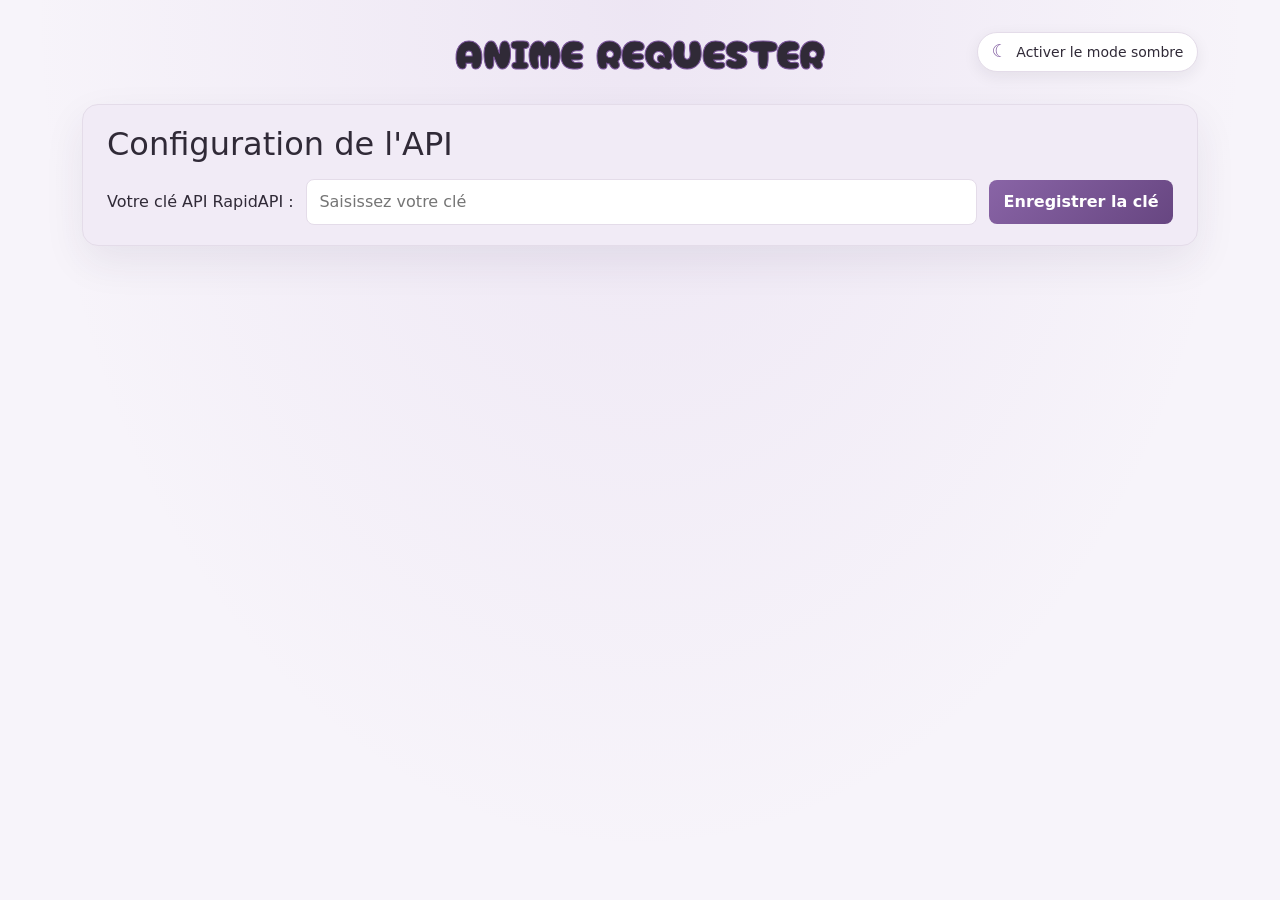
==== commit 54d91ec6: "chargement dynamique des genres" ====
--- a/index.html
+++ b/index.html
@@ -66,16 +66,9 @@
                 </div>
 
                 <fieldset class="mb-4 text-center">
-                    <legend class="col-form-label pt-0 fs-6 fw-bold mb-2">Genres (Optionnel) :</legend>
-                    <div class="d-flex flex-wrap gap-3 justify-content-center">
-                        <label class="form-check-label"><input type="checkbox" name="genre" value="Action" class="form-check-input me-1"> Action</label>
-                        <label class="form-check-label"><input type="checkbox" name="genre" value="Comedy" class="form-check-input me-1"> Comédie</label>
-                        <label class="form-check-label"><input type="checkbox" name="genre" value="Drama" class="form-check-input me-1"> Drame</label>
-                        <label class="form-check-label"><input type="checkbox" name="genre" value="Adventure" class="form-check-input me-1"> Aventure</label>
-                        <label class="form-check-label"><input type="checkbox" name="genre" value="Fantasy" class="form-check-input me-1"> Fantastique</label>
-                        <label class="form-check-label"><input type="checkbox" name="genre" value="Sci-Fi" class="form-check-input me-1"> Science-Fiction</label>
-                        <label class="form-check-label"><input type="checkbox" name="genre" value="Romance" class="form-check-input me-1"> Romance</label>
-                        <label class="form-check-label"><input type="checkbox" name="genre" value="Slice of Life" class="form-check-input me-1"> Slice of life</label>
+                    <legend class="col-form-label pt-0 fs-6 fw-bold mb-2">Genres :</legend>
+                    <div id="genres-list-container" class="d-flex flex-wrap gap-3 justify-content-center">
+                        <span class="text-muted small">Chargement des genres</span>
                     </div>
                 </fieldset>
 
@@ -87,212 +80,9 @@
             </form>
         </section>
 
-        <section id="results-container" class="container">
+        <section id="results-container" class="container d-flex flex-wrap justify-content-center gap-4">
 
-            <div class="anime-card card">
-            <div class="anime-card-header card-body">
-                <img class="anime-card-image card-img-top" loading="lazy" src="https://cdn.myanimelist.net/images/anime/1065/158884.jpg" alt="">
-                <h3 class="anime-card-title card-title noto-sans-jp">Steel Ball Run: JoJo no Kimyou na Bouken</h3>
-            </div>
-            <div class="anime-card-body">
-                <p class="anime-card-synopsis card-text p-1 small is-collapsed" id="anime-synopsis-6">Synopsis : In the American Old West, the world's greatest race is about to begin. Thousands line up in San Diego to travel over six thousand kilometers for a chance to win the grand prize of fifty million dollars. With the era of the horse reaching its end, contestants are allowed to use any kind of vehicle they wish. Competitors will have to endure grueling conditions, traveling up to a hundred kilometers a day through uncharted wastelands. The Steel Ball Run is truly a one-of-a-kind event.
-
-The youthful Johnny Joestar, a crippled former horse racer, has come to San Diego to watch the start of the race. There he encounters Gyro Zeppeli, a racer with two steel balls at his waist instead of a gun. Johnny witnesses Gyro using one of his steel balls to unleash a fantastical power, compelling a man to fire his gun at himself during a duel. In the midst of the action, Johnny happens to touch the steel ball and feels a power surging through his legs, allowing him to stand up for the first time in two years. Vowing to find the secret of the steel balls, Johnny decides to compete in the race, and so begins his bizarre adventure across America on the Steel Ball Run.
-
-[Written by MAL Rewrite]</p>
-                <button class="anime-card-synopsis-toggle btn btn-link btn-sm p-0 ms-1" type="button" aria-expanded="false" aria-controls="anime-synopsis-6">Afficher plus</button>
-                <ul class="list-group list-group-flush">
-                    <li class="list-group-item anime-card-info card-text"></li>
-                    <li class="list-group-item anime-card-genres card-text small">Action, Adventure, Mystery, Supernatural</li>
-                    <li class="list-group-item anime-card-ranking card-text small">#9</li>
-                    <li class="list-group-item anime-card-nb-episodes card-text small">Inconnu</li>
-                </ul>
-            </div>
-        </div>
-        <div class="anime-card card">
-            <div class="anime-card-header card-body">
-                <img class="anime-card-image card-img-top" loading="lazy" src="https://cdn.myanimelist.net/images/anime/1882/94989.jpg" alt="">
-                <h3 class="anime-card-title card-title noto-sans-jp">JoJo no Kimyou na Bouken Part 5: Ougon no Kaze</h3>
-            </div>
-            <div class="anime-card-body">
-                <p class="anime-card-synopsis card-text p-1 small" id="anime-synopsis-7">Synopsis : In the coastal city of Naples, corruption is teeming—the police blatantly conspire with outlaws, drugs run rampant around the youth, and the mafia governs the streets with an iron fist. However, various fateful encounters will soon occur.
-
-Enter Giorno Giovanna, a 15-year-old boy with an eccentric connection to the Joestar family, who makes a living out of part-time jobs and pickpocketing. Furthermore, he is gifted with the unexplained Stand ability to give and create life—growing plants from the ground and turning inanimate objects into live animals, an ability he has dubbed "Gold Experience." Fascinated by the might of local gangsters, Giorno has dreamed of rising up in their ranks and becoming a "Gang-Star," a feat made possible by his encounter with Bruno Bucciarati, a member of the Passione gang with his own sense of justice.
-
-JoJo no Kimyou na Bouken: Ougon no Kaze follows the endeavors of Giorno after joining Bruno's team while working under Passione, fending off other gangsters and secretly plotting to overthrow their mysterious boss.
-
-[Written by MAL Rewrite]</p>
-                <button class="anime-card-synopsis-toggle btn btn-link btn-sm p-0 ms-1" type="button" aria-expanded="true" aria-controls="anime-synopsis-7">Afficher moins</button>
-                <ul class="list-group list-group-flush">
-                    <li class="list-group-item anime-card-info card-text"></li>
-                    <li class="list-group-item anime-card-genres card-text small">Action, Adventure</li>
-                    <li class="list-group-item anime-card-ranking card-text small">#124</li>
-                    <li class="list-group-item anime-card-nb-episodes card-text small">39</li>
-                </ul>
-            </div>
-        </div>
-        <div class="anime-card card">
-            <div class="anime-card-header card-body">
-                <img class="anime-card-image card-img-top" loading="lazy" src="https://cdn.myanimelist.net/images/anime/3/79156.jpg" alt="">
-                <h3 class="anime-card-title card-title noto-sans-jp">JoJo no Kimyou na Bouken Part 4: Diamond wa Kudakenai</h3>
-            </div>
-            <div class="anime-card-body">
-                <p class="anime-card-synopsis card-text p-1 small is-collapsed" id="anime-synopsis-6">Synopsis : The year is 1999. Morioh, a normally quiet and peaceful town, has recently become a hotbed of strange activity. Joutarou Kuujou, now a marine biologist, heads to the mysterious town to meet Jousuke Higashikata. While the two may seem like strangers at first, Jousuke is actually the illegitimate child of Joutarou's grandfather, Joseph Joestar. When they meet, Joutarou realizes that he may have more in common with Jousuke than just a blood relation.
-
-Along with the mild-mannered Kouichi Hirose and the boisterous Okuyasu Nijimura, the group dedicates themselves to investigating recent disappearances and other suspicious occurrences within Morioh. Aided by the power of Stands, the four men will encounter danger at every street corner, as it is up to them to unravel the town's secrets, before another occurs.
-
-[Written by MAL Rewrite]</p>
-                <button class="anime-card-synopsis-toggle btn btn-link btn-sm p-0 ms-1" type="button" aria-expanded="false" aria-controls="anime-synopsis-6">Afficher plus</button>
-                <ul class="list-group list-group-flush">
-                    <li class="list-group-item anime-card-info card-text"></li>
-                    <li class="list-group-item anime-card-genres card-text small">Action, Adventure</li>
-                    <li class="list-group-item anime-card-ranking card-text small">#161</li>
-                    <li class="list-group-item anime-card-nb-episodes card-text small">39</li>
-                </ul>
-            </div>
-        </div>
-        <div class="anime-card card">
-            <div class="anime-card-header card-body">
-                <img class="anime-card-image card-img-top" loading="lazy" src="https://cdn.myanimelist.net/images/anime/1233/128920.jpg" alt="">
-                <h3 class="anime-card-title card-title noto-sans-jp">JoJo no Kimyou na Bouken Part 6: Stone Ocean Part 3</h3>
-            </div>
-            <div class="anime-card-body">
-                <p class="anime-card-synopsis card-text p-1 small is-collapsed" id="anime-synopsis-7">Synopsis : After finally escaping the confines of Green Dolphin Street Jail, Jolyne Kuujou—alongside her companions Ermes Costello and Emporio Alniño—pursues the villainous priest Enrico Pucci across the state of Florida. Jolyne's allies, Weather Report and Narciso Anasui, struggle to catch up with her in order to help bring an end to Pucci's plot. As both parties pursue the priest, they must battle against Pucci's band of enemy Stand users.
-
-While Jolyne's comrades fight for their lives, Pucci races to the Kennedy Space Center. There he hopes to enact his ultimate goal, one he believes God has entrusted to him. He aims to fulfill the will of the Joestars' blood enemy Dio Brando and—by robbing humanity of free will and making them slaves to fate—to create a world where all humans are blissfully happy.
-
-Unable to rely on the aid of her comatose father Joutarou, Jolyne must weaponize all she has learned in prison to confront Pucci in a climactic battle while the world itself hangs in the balance.
-
-[Written by MAL Rewrite]</p>
-                <button class="anime-card-synopsis-toggle btn btn-link btn-sm p-0 ms-1" type="button" aria-expanded="false" aria-controls="anime-synopsis-7">Afficher plus</button>
-                <ul class="list-group list-group-flush">
-                    <li class="list-group-item anime-card-info card-text"></li>
-                    <li class="list-group-item anime-card-genres card-text small">Action, Adventure</li>
-                    <li class="list-group-item anime-card-ranking card-text small">#169</li>
-                    <li class="list-group-item anime-card-nb-episodes card-text small">14</li>
-                </ul>
-            </div>
-        </div>
-        <div class="anime-card card">
-            <div class="anime-card-header card-body">
-                <img class="anime-card-image card-img-top" loading="lazy" src="https://cdn.myanimelist.net/images/anime/11/75045.jpg" alt="">
-                <h3 class="anime-card-title card-title noto-sans-jp">JoJo no Kimyou na Bouken Part 3: Stardust Crusaders - Egypt-hen</h3>
-            </div>
-            <div class="anime-card-body">
-                <p class="anime-card-synopsis card-text p-1 small is-collapsed" id="anime-synopsis-8">Synopsis : Joutarou Kuujou and his allies have finally made it to Egypt, where the immortal Dio awaits. Upon their arrival, the group gains a new comrade: Iggy, a mutt who wields the Stand "The Fool." It's not all good news however, as standing in their path is a new group of Stand users who serve Dio, each with a Stand representative of an ancient Egyptian god. As their final battle approaches, it is a race against time to break Joutarou's mother free from her curse and end Dio's reign of terror over the Joestar family once and for all.
-
-[Written by MAL Rewrite]</p>
-                <button class="anime-card-synopsis-toggle btn btn-link btn-sm p-0 ms-1" type="button" aria-expanded="false" aria-controls="anime-synopsis-8">Afficher plus</button>
-                <ul class="list-group list-group-flush">
-                    <li class="list-group-item anime-card-info card-text"></li>
-                    <li class="list-group-item anime-card-genres card-text small">Action, Adventure</li>
-                    <li class="list-group-item anime-card-ranking card-text small">#205</li>
-                    <li class="list-group-item anime-card-nb-episodes card-text small">24</li>
-                </ul>
-            </div>
-        </div>
-        <div class="anime-card card">
-            <div class="anime-card-header card-body">
-                <img class="anime-card-image card-img-top" loading="lazy" src="https://cdn.myanimelist.net/images/anime/11/55267.jpg" alt="">
-                <h3 class="anime-card-title card-title noto-sans-jp">JoJo no Kimyou na Bouken Part 3: Stardust Crusaders</h3>
-            </div>
-            <div class="anime-card-body">
-                <p class="anime-card-synopsis card-text p-1 small is-collapsed" id="anime-synopsis-9">Synopsis : Years after an ancient evil was salvaged from the depths of the sea, Joutarou Kuujou sits peacefully within a Japanese jail cell. He's committed no crime yet demands he not be released, believing he's been possessed by an evil spirit capable of harming those around him. Concerned for her son, Holy Kuujou asks her father, Joseph Joestar, to convince Joutarou to leave the prison. Joseph informs his grandson that the "evil spirit" is in fact something called a "Stand," the physical manifestation of one's fighting spirit which can adopt a variety of deadly forms. After a fiery brawl with Joseph's friend Muhammad Avdol, Joutarou is forced out of his cell and begins learning how to control the power of his Stand.
-
-However, when a Stand awakens within Holy and threatens to consume her in 50 days, Joutarou, his grandfather, and their allies must seek out and destroy the immortal vampire responsible for her condition. They must travel halfway across the world to Cairo, Egypt and along the way, do battle with ferocious Stand users set on thwarting them. If Joutarou and his allies fail in their mission, humanity is destined for a grim fate.
-
-[Written by MAL Rewrite]</p>
-                <button class="anime-card-synopsis-toggle btn btn-link btn-sm p-0 ms-1" type="button" aria-expanded="false" aria-controls="anime-synopsis-9">Afficher plus</button>
-                <ul class="list-group list-group-flush">
-                    <li class="list-group-item anime-card-info card-text"></li>
-                    <li class="list-group-item anime-card-genres card-text small">Action, Adventure</li>
-                    <li class="list-group-item anime-card-ranking card-text small">#592</li>
-                    <li class="list-group-item anime-card-nb-episodes card-text small">24</li>
-                </ul>
-            </div>
-        </div>
-        <div class="anime-card card">
-            <div class="anime-card-header card-body">
-                <img class="anime-card-image card-img-top" loading="lazy" src="https://cdn.myanimelist.net/images/anime/1896/119844.jpg" alt="">
-                <h3 class="anime-card-title card-title noto-sans-jp">JoJo no Kimyou na Bouken Part 6: Stone Ocean</h3>
-            </div>
-            <div class="anime-card-body">
-                <p class="anime-card-synopsis card-text p-1 small is-collapsed" id="anime-synopsis-10">Synopsis : Conspiring forces frame Jolyne Kuujou for a reckless crime, landing her in the infamous Green Dolphin Street Jail. Much like her father Joutarou, Jolyne is brash, brave, and just; she rails against her unfair sentence and quickly discovers the sinister circumstances that led to her incarceration.
-
-A gift from her absent father grants Jolyne the power of Stone Free, a supernatural ability known as a Stand that allows her to unravel her body into string. Jolyne uses Stone Free to battle her way through the prison, recruiting new allies—Ermes Costello and Foo Fighters—to assist in her investigation. Together, the fearless women fight to uncover the menace behind Whitesnake, an enemy Stand responsible for the increasingly dangerous prisoners who are after Jolyne's life.
-
-Through Jolyne, the Joestar lineage confronts the legacy of its one true enemy. Jolyne and her friends race to stop a disastrous plot and put an end to a culminating evil.
-
-[Written by MAL Rewrite]</p>
-                <button class="anime-card-synopsis-toggle btn btn-link btn-sm p-0 ms-1" type="button" aria-expanded="false" aria-controls="anime-synopsis-10">Afficher plus</button>
-                <ul class="list-group list-group-flush">
-                    <li class="list-group-item anime-card-info card-text"></li>
-                    <li class="list-group-item anime-card-genres card-text small">Action, Adventure</li>
-                    <li class="list-group-item anime-card-ranking card-text small">#701</li>
-                    <li class="list-group-item anime-card-nb-episodes card-text small">12</li>
-                </ul>
-            </div>
-        </div>
-        <div class="anime-card card">
-            <div class="anime-card-header card-body">
-                <img class="anime-card-image card-img-top" loading="lazy" src="https://cdn.myanimelist.net/images/anime/1051/121959.jpg" alt="">
-                <h3 class="anime-card-title card-title noto-sans-jp">JoJo no Kimyou na Bouken Part 6: Stone Ocean Part 2</h3>
-            </div>
-            <div class="anime-card-body">
-                <p class="anime-card-synopsis card-text p-1 small is-collapsed" id="anime-synopsis-11">Synopsis : Thrown into solitary confinement after a daring rescue attempt, Jolyne Kuujou fights to uncover the sinister plot of Whitesnake, an enemy Stand whose mysterious wielder remains unknown to her.
-
-Whitesnake's user is actually Enrico Pucci, priest and chaplain of Green Dolphin Street Prison. Pucci shares a deep connection with a villain who once plagued the Joestar bloodline, making his feud with Jolyne and her father, Joutarou, a personal one. Intent on executing the master plan of his deceased friend, Pucci uses the prison and its inmates to fulfill his nefarious schemes.
-
-Assisted by fellow prisoners, like Ermes Costello and Foo Fighters, Jolyne battles several enemy Stand users. As the ramifications of Pucci's plot spread beyond the confines of the prison and begin to threaten the rest of the world, Jolyne embraces her family lineage and risks her life to put an end to evil.
-
-[Written by MAL Rewrite]</p>
-                <button class="anime-card-synopsis-toggle btn btn-link btn-sm p-0 ms-1" type="button" aria-expanded="false" aria-controls="anime-synopsis-11">Afficher plus</button>
-                <ul class="list-group list-group-flush">
-                    <li class="list-group-item anime-card-info card-text"></li>
-                    <li class="list-group-item anime-card-genres card-text small">Action, Adventure</li>
-                    <li class="list-group-item anime-card-ranking card-text small">#717</li>
-                    <li class="list-group-item anime-card-nb-episodes card-text small">12</li>
-                </ul>
-            </div>
-        </div>
-        <div class="anime-card card">
-            <div class="anime-card-header card-body">
-                <img class="anime-card-image card-img-top" loading="lazy" src="https://cdn.myanimelist.net/images/anime/3/40409.jpg" alt="">
-                <h3 class="anime-card-title card-title noto-sans-jp">JoJo no Kimyou na Bouken (TV)</h3>
-            </div>
-            <div class="anime-card-body">
-                <p class="anime-card-synopsis card-text p-1 small is-collapsed" id="anime-synopsis-12">Synopsis : The year is 1868; English nobleman George Joestar and his son Jonathan become indebted to Dario Brando after being rescued from a carriage incident. What the Joestars don't realize, however, is that Dario had no intention of helping them; he believed they were dead and was trying to ransack their belongings. After Dario's death 12 years later, George—hoping to repay his debt—adopts his son, Dio. 
-
-While he publicly fawns over his new father, Dio secretly plans to steal the Joestar fortune. His first step is to create a divide between George and Jonathan. By constantly outdoing his foster brother, Dio firmly makes his place in the Joestar family. But when Dio pushes Jonathan too far, Jonathan defeats him in a brawl. 
-
-Years later, the two appear to be close friends to the outside world. But trouble brews again when George falls ill, as Jonathan suspects that Dio is somehow behind the incident—and it appears he has more tricks up his sleeve.
-
-[Written by MAL Rewrite]</p>
-                <button class="anime-card-synopsis-toggle btn btn-link btn-sm p-0 ms-1" type="button" aria-expanded="false" aria-controls="anime-synopsis-12">Afficher plus</button>
-                <ul class="list-group list-group-flush">
-                    <li class="list-group-item anime-card-info card-text"></li>
-                    <li class="list-group-item anime-card-genres card-text small">Action, Adventure, Supernatural</li>
-                    <li class="list-group-item anime-card-ranking card-text small">#1014</li>
-                    <li class="list-group-item anime-card-nb-episodes card-text small">26</li>
-                </ul>
-            </div>
-        </div>
-        <div class="anime-card card">
-            <div class="anime-card-header card-body">
-                <img class="anime-card-image card-img-top" loading="lazy" src="https://cdn.myanimelist.net/images/anime/5/50055.jpg" alt="">
-                <h3 class="anime-card-title card-title noto-sans-jp">JoJo no Kimyou na Bouken: Phantom Blood</h3>
-            </div>
-            <div class="anime-card-body">
-                <p class="anime-card-synopsis card-text p-1 small is-collapsed" id="anime-synopsis-13">Synopsis : An adaptation of the original five volume arc of the popular JoJo's Bizarre Adventure manga, covering the Phantom Blood chapters. Jonathan Joestar is an aristocratic boy whose life is suddenly turned upside down by a mysterious new boy who arrives, Dio Brando. Dio has a connection to his father, and over time, a rivalry forms as Dio becomes obsessed with a mysterious, ancient, and mystical stone mask that Jonathan's father keeps. </p>
-                <button class="anime-card-synopsis-toggle btn btn-link btn-sm p-0 ms-1" type="button" aria-expanded="false" aria-controls="anime-synopsis-13">Afficher plus</button>
-                <ul class="list-group list-group-flush">
-                    <li class="list-group-item anime-card-info card-text"></li>
-                    <li class="list-group-item anime-card-genres card-text small">Action, Adventure, Horror</li>
-                    <li class="list-group-item anime-card-ranking card-text small">#1293</li>
-                    <li class="list-group-item anime-card-nb-episodes card-text small">1</li>
-                </ul>
-            </div>
-        </div>
+            
 
         </section>
     </main>
@@ -306,7 +96,7 @@
                 <div class="anime-card-body">
                     <p class="anime-card-synopsis card-text p-1 small is-collapsed" id="anime-synopsis-static"></p>
                     <button class="anime-card-synopsis-toggle btn btn-link btn-sm p-0 ms-1" type="button"
-                        aria-controls="anime-synopsis-static" aria-expanded="false" hidden>Afficher plus</button>
+                        aria-controls="anime-synopsis-static" aria-expanded="false" hidden></button>
                     <ul class="list-group list-group-flush">
                         <li class="list-group-item anime-card-info card-text"></li>
                         <li class="list-group-item anime-card-genres card-text small"></li>
